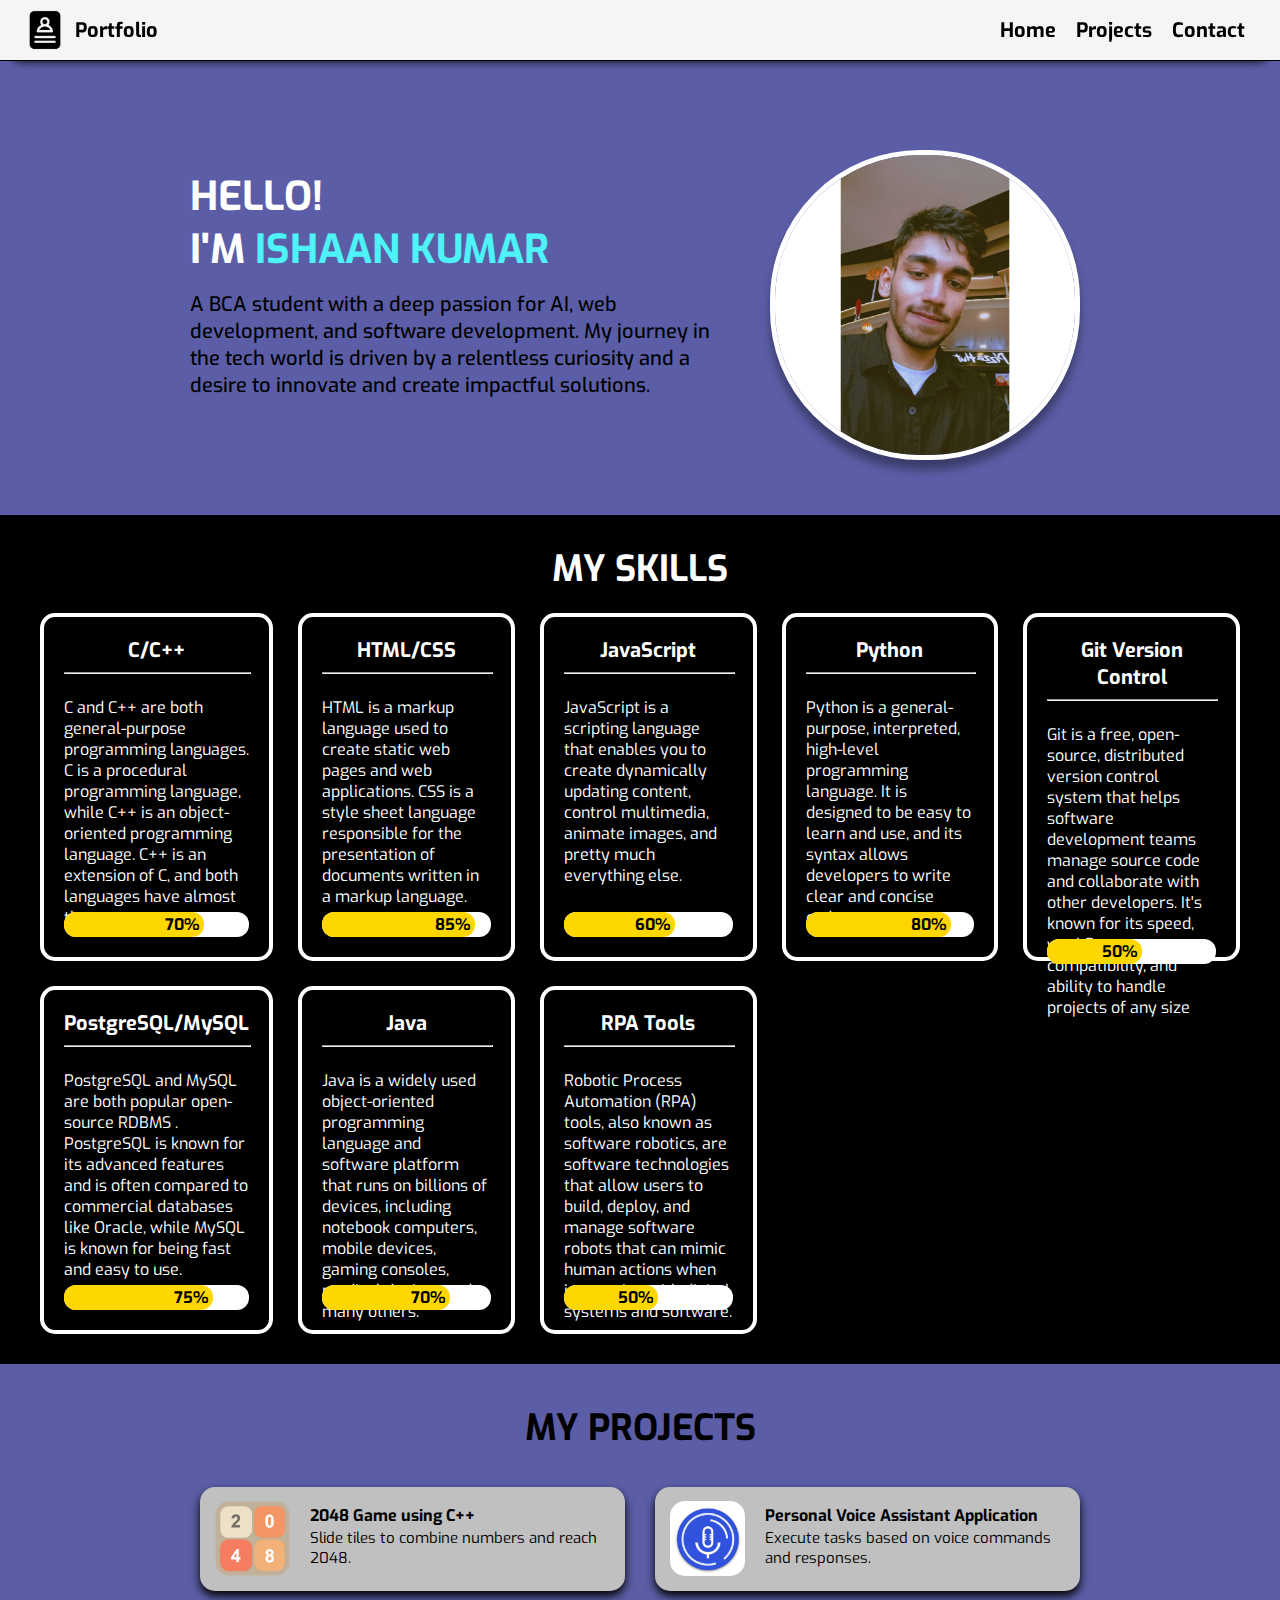
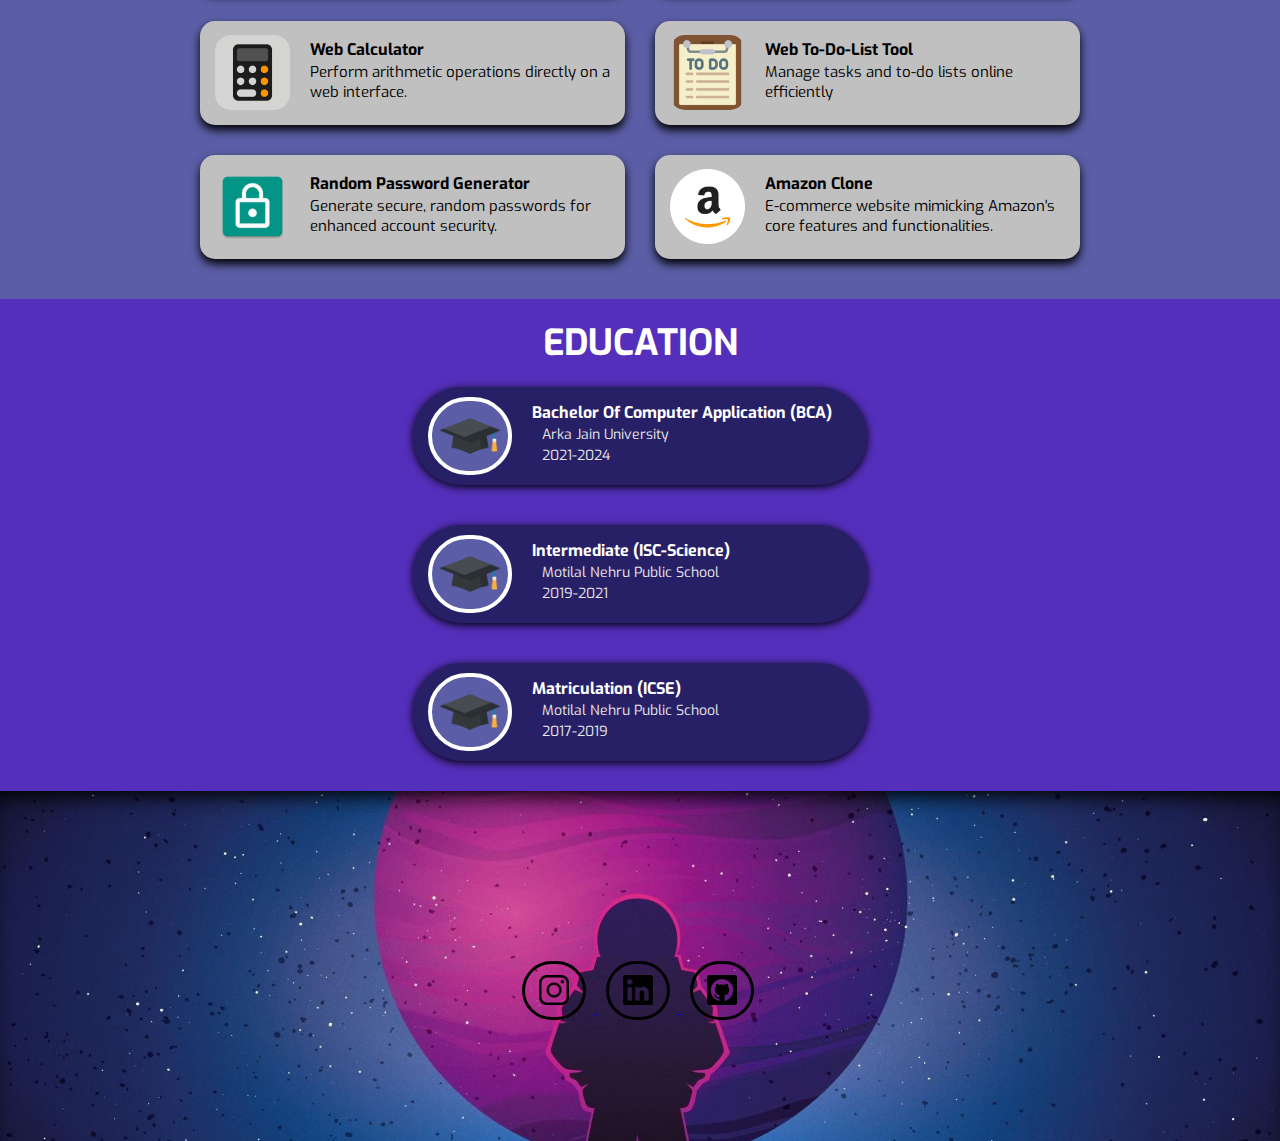
==== index.html @ 7a8c233a "Add files via upload" ====
<!DOCTYPE html>
<html>
<head>
    <title>Portfolio</title>

    <link rel="preconnect" href="https://fonts.googleapis.com">
    <link rel="preconnect" href="https://fonts.gstatic.com" crossorigin>
    <link href="https://fonts.googleapis.com/css2?family=Exo:ital,wght@0,100..900;1,100..900&family=Pacifico&display=swap" rel="stylesheet">

    <link rel="stylesheet" href="styles/general.css">
    <link rel="stylesheet" href="styles/header.css">
    <link rel="stylesheet" href="styles/home.css">
    <link rel="stylesheet" href="styles/skillset.css">
    <link rel="stylesheet" href="styles/project.css">
    <link rel="stylesheet" href="styles/education.css">
    <link rel="stylesheet" href="styles/contact.css">
</head>
<body>
    <div class="header">
        <div class="left-side">
            <img src="images/cv.png" class="icon-image">
            <a class="title" href="index.html">Portfolio</a>
        </div>
        <div class="right-side">
            <a class="header-link" href="#home">Home</a>
            <a class="header-link" href="#projects">Projects</a>
            <a class="header-link" href="#contact">Contact</a>            
        </div>        
    </div>

    <div class="home" id="home">
        <div class="self-grid">
            <div class="self-container">
                <div class="profile">
                    <div class="heading">
                        <div class="head-text">HELLO!<br>I'M <span class="name-text">ISHAAN KUMAR</span></div>
                        <div class="description">A BCA student with a deep passion for AI, web development,
                             and software development. My journey in the tech world is driven by a 
                             relentless curiosity and a desire to innovate and create impactful solutions.
                        </div>
                    </div>
                    <div class="profile-image-container">
                        <img src="images/Me.jpeg" class="profile-image">
                    </div>
                </div>
            </div>
        </div>
    </div>

    <div class="skillset">
        <div class="skill-text">MY SKILLS</div>
        <div class="skill-grid">
            <div class="skill-container">
                <div class="skill-title">C/C++</div>
                <hr>
                <div class="skill-description">C and C++ are both general-purpose programming 
                    languages. C is a procedural programming language, while C++ 
                    is an object-oriented programming language. C++ is an extension 
                    of C, and both languages have almost the same syntax.
                </div>
                <div class="skill-bar">
                    <div class="skills c-plus">70%</div>
                </div>
            </div>
            <div class="skill-container">
                <div class="skill-title">HTML/CSS</div>
                <hr class="rule">
                <div class="skill-description">HTML is a markup language used to create static 
                    web pages and web applications. CSS is a style sheet language 
                    responsible for the presentation of documents written in a 
                    markup language.
                </div>
                <div class="skill-bar">
                    <div class="skills html-css">85%</div>
                </div>
            </div>
            <div class="skill-container">
                <div class="skill-title">JavaScript</div>
                <hr>
                <div class="skill-description">JavaScript is a scripting language that enables you to 
                    create dynamically updating content, control multimedia, animate 
                    images, and pretty much everything else.
                </div>
                <div class="skill-bar">
                    <div class="skills js">60%</div>
                </div>
            </div>
            <div class="skill-container">
                <div class="skill-title">Python</div>
                <hr>
                <div class="skill-description">Python is a general-purpose, interpreted, high-level programming 
                    language. It is designed to be easy to learn and use, and its syntax allows 
                    developers to write clear and concise code.
                </div>
                <div class="skill-bar">
                    <div class="skills py">80%</div>
                </div>
            </div>
            <div class="skill-container">
                <div class="skill-title">Git Version Control</div>
                <hr>
                <div class="skill-description">Git is a free, open-source, distributed version control system 
                    that helps software development teams manage source code and                  collaborate with other developers. It's known for its speed, workflow 
                    compatibility, and ability to handle projects of any size
                </div>
                <div class="skill-bar">
                    <div class="skills git">50%</div>
                </div>
            </div>
            <div class="skill-container">
                <div class="skill-title">PostgreSQL/MySQL</div>
                <hr>
                <div class="skill-description">PostgreSQL and MySQL are both popular open-source 
                    RDBMS . PostgreSQL is known for its advanced 
                    features and is often compared to commercial databases like Oracle, while 
                    MySQL is known for being fast and easy to use.
                </div>
                <div class="skill-bar">
                    <div class="skills sql">75%</div>
                </div>
            </div>
            <div class="skill-container">
                <div class="skill-title">Java</div>
                <hr>
                <div class="skill-description">Java is a widely used object-oriented programming language 
                    and software platform that runs on billions of devices, including 
                    notebook computers, mobile devices, gaming consoles, medical devices 
                    and many others.
                </div>
                <div class="skill-bar">
                    <div class="skills java">70%</div>
                </div>
            </div>
            <div class="skill-container">
                <div class="skill-title">RPA Tools</div>
                <hr>
                <div class="skill-description">Robotic Process Automation (RPA) tools, also known as 
                    software robotics, are software technologies that allow users to 
                    build, deploy, and manage software robots that can mimic human actions 
                    when interacting with digital systems and software.
                </div>
                <div class="skill-bar">
                    <div class="skills rpa">50%</div>
                </div>
            </div>
        </div>               
    </div>

    <div class="projects" id="projects">
        <div class="project-text">MY PROJECTS</div>
        <div class="project-grid">
            <div class="grid-container">
                <div class="project-container">
                    <div class="project-image">
                        <img src="images/2048-icon.png" class="project-icon">
                    </div>
                    <div class="project-inner-text">
                        <div class="project-name">2048 Game using C++</div>
                        <div class="project-description">Slide tiles to combine numbers and reach 2048.</div>
                    </div> 
                </div>
                <div class="project-container">
                    <div class="project-image">
                        <img src="images/va-icon.png" class="project-icon">
                    </div>
                    <div class="project-inner-text">
                        <div class="project-name">Personal Voice Assistant Application</div>
                        <div class="project-description">Execute tasks based on voice commands and responses.</div>
                    </div>
                </div>
                <div class="project-container">
                    <div class="project-image">
                        <img src="images/calc-icon.webp" class="project-icon">
                    </div>
                    <div class="project-inner-text">
                        <div class="project-name">Web Calculator</div>
                        <div class="project-description">Perform arithmetic operations directly on a web interface.</div>
                    </div>
                </div>
                <div class="project-container">
                    <div class="project-image">
                        <img src="images/to-do-list-icon.png" class="project-icon">
                    </div>
                    <div class="project-inner-text">
                        <div class="project-name">Web To-Do-List Tool</div>
                        <div class="project-description">Manage tasks and to-do lists online efficiently</div>
                    </div>
                </div>
                <div class="project-container">
                    <div class="project-image">
                        <img src="images/pass-gen-icon.png" class="project-icon">
                    </div>
                    <div class="project-inner-text">
                        <div class="project-name">Random Password Generator</div>
                        <div class="project-description">Generate secure, random passwords for enhanced account security.</div>
                    </div>
                </div>
                <div class="project-container">
                    <div class="project-image">
                        <img src="images/amazon-icon.webp" class="project-icon">
                    </div>
                    <div class="project-inner-text">
                        <div class="project-name">Amazon Clone</div>
                        <div class="project-description">E-commerce website mimicking Amazon's core features and functionalities.</div>
                    </div>
                </div>
            </div>            
        </div>
    </div>

    <div class="education">
        <div class="edu-text">EDUCATION</div>
        <div class="education-grid">
            <div class="edu-container">
                <div class="edu-image">
                    <img src="images/graduation-hat.png" class="hat-image"> 
                </div>
                <div class="edu-details">
                    <div class="edu-title">Bachelor Of Computer Application (BCA)</div>
                    <div class="edu-place">Arka Jain University</div>
                    <div class="edu-time">2021-2024</div>
                </div>
            </div>
            <div class="edu-container">
                <div class="edu-image">
                    <img src="images/graduation-hat.png" class="hat-image"> 
                </div>
                <div class="edu-details">
                    <div class="edu-title">Intermediate (ISC-Science)</div>
                    <div class="edu-place">Motilal Nehru Public School</div>
                    <div class="edu-time">2019-2021</div>
                </div>
            </div>
            <div class="edu-container">
                <div class="edu-image">
                    <img src="images/graduation-hat.png" class="hat-image"> 
                </div>
                <div class="edu-details">
                    <div class="edu-title">Matriculation (ICSE)</div>
                    <div class="edu-place">Motilal Nehru Public School</div>
                    <div class="edu-time">2017-2019</div>
                </div>
            </div>            
        </div>        
    </div>

    <div class="contact" id="contact">
        <div class="contact-container">
            <div class="contact-grid">
                <div>
                    <a href="https://www.instagram.com/__ish_aan10__?igsh=YmptcDUxOW4zdzl2">
                        <button class="contact-button"><img src="images/instagram-icon.png" class="instagram-icon"></button>
                    </a>
                    <a href="https://www.linkedin.com/in/ishaan-kumar-214004239/">
                        <button class="contact-button"><img src="images/linkedin-icon.png" class="linkedin-icon"></button>
                    </a>
                    <a href="https://github.com/ish-aan10">
                        <button class="contact-button"><img src="images/github-icon.png" class="github-icon"></button>
                    </a>
                </div>
            </div> 
        </div>
    </div>
</body>
</html>
---- styles/general.css ----
html {
    scroll-behavior: smooth;
}

body {
    font-family: Exo, Arial;
    background-color: rgb(91, 94, 166);
    padding-top: 80px;
    margin: 0;
}
---- styles/header.css ----
.header {
    display: flex;
    flex-direction: row;
    position: fixed;
    justify-content: space-between;
    top: 0;
    left: 0;
    right: 0;
    z-index: 100;
    height: 60px;
    padding: 0 25px;
    border-bottom: 1px solid black;
    background-color: rgb(245, 245, 245);
    box-shadow: 0px 15px 10px -15px rgba(0, 0, 0);
}

.left-side, .right-side {
    display: flex;
    align-items: center;
}

.icon-image {
    height: 40px;
    cursor: pointer;
}

.header-link, .title {
    font-size: 20px;
    font-weight: bold;
    margin: 0px 10px;
    cursor: pointer;
    text-decoration: none;
    color: black;
    transition: 0.35s;
}

.header-link:hover, .title:hover {
    color: rgb(92, 123, 225);
}
---- styles/home.css ----
.self-grid {
    display: grid;
    grid-template-columns: 1fr;
    align-items: center;
    margin-top: 70px;
    margin-bottom: 50px;
    padding: 0 25px;
}

.self-container {
    display: flex;
    flex-direction: column;
}

.profile {
    display: grid;
    grid-template-columns: 550px 350px;
    margin: auto;
}

.profile-image-container {
    text-align: right;
    padding-right: 10px;
}

.profile-image {
    height: 300px;
    border-radius: 150px;
    border: 5px solid white;
    box-shadow: 0 10px 10px 0px rgba(0, 0, 0, 0.365);
}

.heading {
    padding-top: 20px;
}

.head-text {
    color: white;
    line-height: normal;
    font-size: 40px;
    font-weight: bold;
    text-align: left;
}

.name-text {
    color: rgb(77, 243, 246);
}

.description {
    margin-top: 15px;
    font-size: 20px;
    font-weight: 500;
}
---- styles/skillset.css ----
.skillset {
    position: relative;
    height: 400;
    left: 0;
    right: 0;
    background-color: black;
    color: white;
    padding: 30px 40px;
}

.skill-text {
    font-size: 36px;
    font-weight: bold;
    text-align: center;
    margin-bottom: 20px;
}

.skill-grid {
    display: grid;
    grid-template-columns: repeat(5, 1fr);
    column-gap: 25px;
    row-gap: 25px;
}

@media (max-width: 1200px) {
    .skill-grid {
        grid-template-columns: repeat(4, 1fr);
    }
}

@media (max-width: 960px) {
    .skill-grid {
        grid-template-columns: repeat(3, 1fr);
    }
}

@media (max-width: 720px) {
    .skill-grid {
        grid-template-columns: repeat(2, 1fr);
    }
}

.skill-container {
    border: 4px solid white;
    border-radius: 15px;
    height: 300px;
    width: auto;
    padding: 20px;
    display: flex;
    flex-direction: column;
    transition: 0.3s;
}

.skill-container:hover {
    scale: 1.10;
}

.skill-title {
    font-weight: bold;
    font-size: 20px;
    text-align: center;
}

hr {
    width: 100%;
}

.skill-description {
    margin: 15px 0;
    height: 200px;
}

.skill-bar {
    width: 100%;
    background-color: white;
    border-radius: 12px;
}

.skills {
    text-align: right;
    font-weight: bold;
    padding: 2px 5px;
    color: black;
    border-radius: 12px;
    background-color: gold;
}

.c-plus, .java {
    width: 70%;
}

.html-css {
    width: 85%;
}

.js {
    width: 60%;
}

.py {
    width: 80%;
}

.git, .rpa {
    width: 50%;
}

.sql {
    width: 75%;
}
---- styles/project.css ----
.projects {
    right: 0;
    left: 0;
    padding: 40px 30px;
}

.project-text {
    font-size: 36px;
    font-weight: bold;
    text-align: center;
    margin-bottom: 35px;
}

.project-grid {
    display: flex;
    flex-direction: column;    
}

.grid-container {
    display: grid;
    grid-template-columns: 1fr 1fr;
    column-gap: 30px;
    row-gap: 30px;
    margin: auto;
}

.project-container {
    display: flex;
    flex-direction: row;
    height: 100%;
    width: 425px;
    border-radius: 15px;
    background-color: silver;
    box-shadow: 0 5px 10px 0 black;
}

.project-container:hover {
    scale: 1.02;
}
.project-image {
    margin: 14px 15px 10px;
}

.project-icon {
    height: 75px;
    border-radius: 15px;
}

.project-inner-text {
    display: flex;
    flex-direction: column;
    margin: 18px 5px 10px;
}

.project-name {
    font-size: 16px;
    font-weight: bold;
}

.project-description {
    font-size: 15px;
    padding-top: 2px;
    padding-right: 2px;
}
---- styles/education.css ----
.education {
    display: flex;
    flex-direction: column;
    color: white;
    left: 0;
    right: 0;
    background-color: rgb(84, 47, 187);
}

.edu-text {
    text-align: center;
    font-size: 36px;
    padding: 20px 0;
    font-weight: bold;
}

.education-grid {
    display: grid;
    grid-template-columns: 1fr;
    margin: auto;
    row-gap: 10px;
}

.edu-container {
    display: flex;
    flex-direction: row;
    padding-top: 10px;
    padding-bottom: 10px;
    padding-right: 35px;
    padding-left: 15px;
    border-radius: 50px;
    background-color: rgb(40, 32, 103);
    box-shadow: 0 2px 8px 0px rgb(0, 0, 0);
    margin-bottom: 30px;
}

.edu-image {
    background-color: rgb(91, 94, 166);
    border-radius: 50px;
    border: 4px solid white;
    margin-right: 20px;
}

.hat-image {
    padding: 5px 8px 0;
    height: 60px;
}

.edu-details {
    padding: 5px 0;
}

.edu-title {
    font-size: 16px;
    font-weight: bold;
}

.edu-place, .edu-time {
    font-size: 14px;
    padding-top: 2px;
    padding-left: 10px;
    color: rgb(231, 231, 231);
}
---- styles/contact.css ----
.contact {
    height: 350px;
    left: 0;
    right: 0;
    bottom: 0;
    background-image: url('../images/contact-background.jpg');
    background-position: center;
    background-size: cover;
    box-shadow: inset 0 15px 20px -10px black;
}

.contact-container{
    display: flex;
    flex-direction: column;
    padding-top: 170px;
    margin-right: 5px;
}

.contact-grid {
    display: grid;
    grid-template-columns: 1fr;
    margin: auto;
}

.instagram-icon, .linkedin-icon, .github-icon {
    height: 30px;
    padding: 10px 8px 8px;
}

.contact-button {
    border: 3px solid black;
    border-radius: 100px;
    background-color: transparent;
    margin: 0 8px;
    cursor: pointer;
    transition: 0.2s;
}

.contact-button:hover {
    background-color: rgb(106, 109, 202);
    scale: 1.10;
}

.contact-button:active {
    scale: 0.90;
}
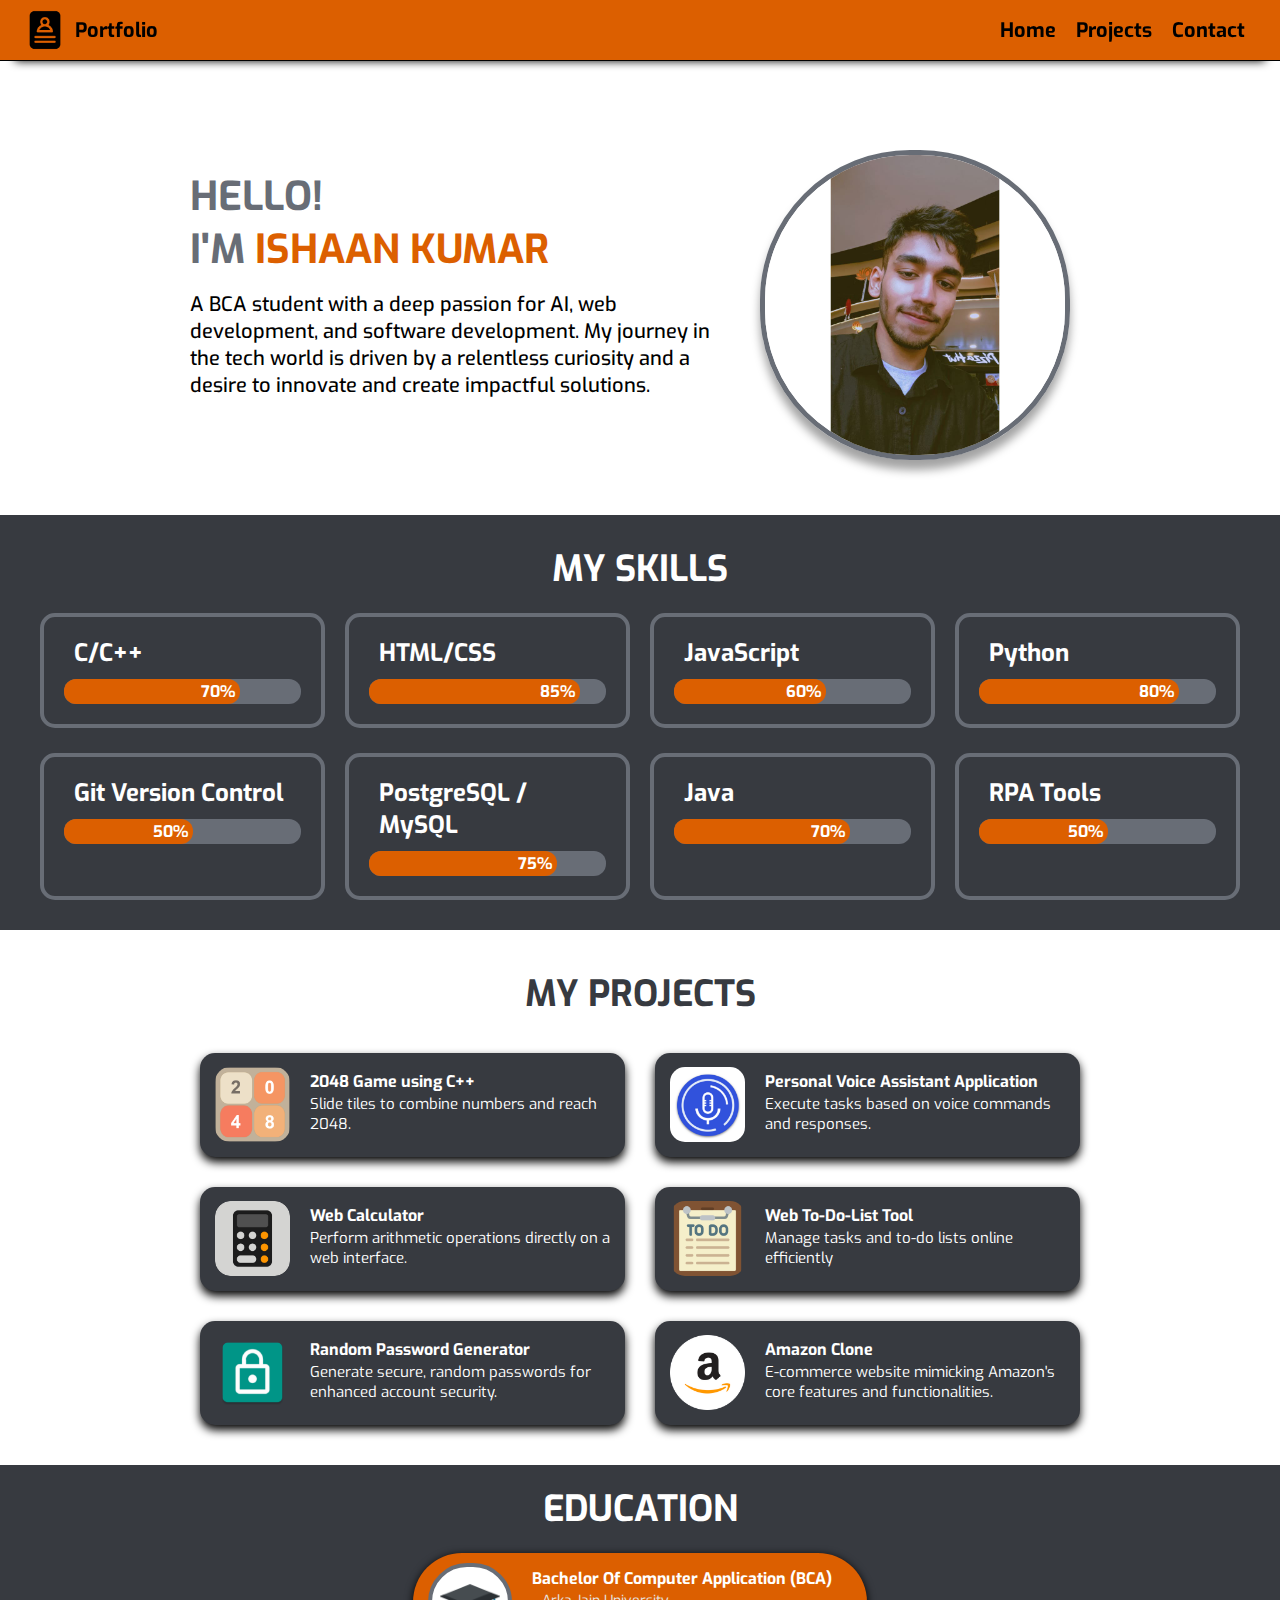
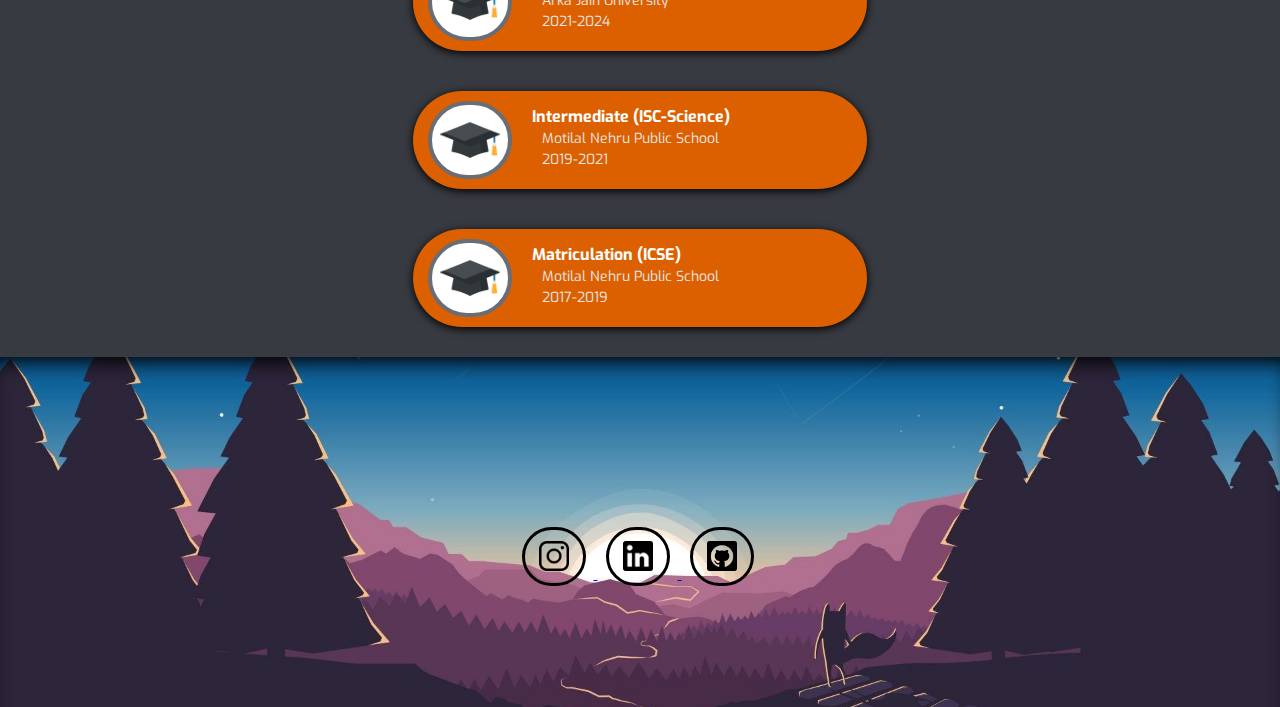
==== commit 51f8415f: "updated colors" ====
--- a/index.html
+++ b/index.html
@@ -52,93 +52,48 @@
         <div class="skill-grid">
             <div class="skill-container">
                 <div class="skill-title">C/C++</div>
-                <hr>
-                <div class="skill-description">C and C++ are both general-purpose programming 
-                    languages. C is a procedural programming language, while C++ 
-                    is an object-oriented programming language. C++ is an extension 
-                    of C, and both languages have almost the same syntax.
-                </div>
                 <div class="skill-bar">
                     <div class="skills c-plus">70%</div>
                 </div>
             </div>
             <div class="skill-container">
                 <div class="skill-title">HTML/CSS</div>
-                <hr class="rule">
-                <div class="skill-description">HTML is a markup language used to create static 
-                    web pages and web applications. CSS is a style sheet language 
-                    responsible for the presentation of documents written in a 
-                    markup language.
-                </div>
                 <div class="skill-bar">
                     <div class="skills html-css">85%</div>
                 </div>
             </div>
             <div class="skill-container">
                 <div class="skill-title">JavaScript</div>
-                <hr>
-                <div class="skill-description">JavaScript is a scripting language that enables you to 
-                    create dynamically updating content, control multimedia, animate 
-                    images, and pretty much everything else.
-                </div>
                 <div class="skill-bar">
                     <div class="skills js">60%</div>
                 </div>
             </div>
             <div class="skill-container">
                 <div class="skill-title">Python</div>
-                <hr>
-                <div class="skill-description">Python is a general-purpose, interpreted, high-level programming 
-                    language. It is designed to be easy to learn and use, and its syntax allows 
-                    developers to write clear and concise code.
-                </div>
                 <div class="skill-bar">
                     <div class="skills py">80%</div>
                 </div>
             </div>
             <div class="skill-container">
                 <div class="skill-title">Git Version Control</div>
-                <hr>
-                <div class="skill-description">Git is a free, open-source, distributed version control system 
-                    that helps software development teams manage source code and                  collaborate with other developers. It's known for its speed, workflow 
-                    compatibility, and ability to handle projects of any size
-                </div>
                 <div class="skill-bar">
                     <div class="skills git">50%</div>
                 </div>
             </div>
             <div class="skill-container">
-                <div class="skill-title">PostgreSQL/MySQL</div>
-                <hr>
-                <div class="skill-description">PostgreSQL and MySQL are both popular open-source 
-                    RDBMS . PostgreSQL is known for its advanced 
-                    features and is often compared to commercial databases like Oracle, while 
-                    MySQL is known for being fast and easy to use.
-                </div>
+                <div class="skill-title">PostgreSQL / MySQL</div>
                 <div class="skill-bar">
                     <div class="skills sql">75%</div>
                 </div>
             </div>
             <div class="skill-container">
                 <div class="skill-title">Java</div>
-                <hr>
-                <div class="skill-description">Java is a widely used object-oriented programming language 
-                    and software platform that runs on billions of devices, including 
-                    notebook computers, mobile devices, gaming consoles, medical devices 
-                    and many others.
-                </div>
                 <div class="skill-bar">
                     <div class="skills java">70%</div>
                 </div>
             </div>
             <div class="skill-container">
                 <div class="skill-title">RPA Tools</div>
-                <hr>
-                <div class="skill-description">Robotic Process Automation (RPA) tools, also known as 
-                    software robotics, are software technologies that allow users to 
-                    build, deploy, and manage software robots that can mimic human actions 
-                    when interacting with digital systems and software.
-                </div>
                 <div class="skill-bar">
                     <div class="skills rpa">50%</div>
                 </div>
--- a/styles/general.css
+++ b/styles/general.css
@@ -4,7 +4,7 @@
 
 body {
     font-family: Exo, Arial;
-    background-color: rgb(91, 94, 166);
+    background-color: white;
     padding-top: 80px;
     margin: 0;
 }--- a/styles/header.css
+++ b/styles/header.css
@@ -10,7 +10,7 @@
     height: 60px;
     padding: 0 25px;
     border-bottom: 1px solid black;
-    background-color: rgb(245, 245, 245);
+    background-color: rgb(220, 95, 0);
     box-shadow: 0px 15px 10px -15px rgba(0, 0, 0);
 }
 
@@ -35,5 +35,5 @@
 }
 
 .header-link:hover, .title:hover {
-    color: rgb(92, 123, 225);
+    color: white;
 }
--- a/styles/home.css
+++ b/styles/home.css
@@ -19,14 +19,14 @@
 }
 
 .profile-image-container {
-    text-align: right;
-    padding-right: 10px;
+    text-align: center;
+    padding: 0 10px;
 }
 
 .profile-image {
     height: 300px;
     border-radius: 150px;
-    border: 5px solid white;
+    border: 5px solid rgb(104, 109, 118);
     box-shadow: 0 10px 10px 0px rgba(0, 0, 0, 0.365);
 }
 
@@ -35,19 +35,28 @@
 }
 
 .head-text {
-    color: white;
+    color: rgb(104, 109, 118);
     line-height: normal;
     font-size: 40px;
     font-weight: bold;
-    text-align: left;
 }
 
 .name-text {
-    color: rgb(77, 243, 246);
+    color: rgb(220, 95, 0);
 }
 
 .description {
     margin-top: 15px;
     font-size: 20px;
     font-weight: 500;
+}
+
+@media (max-width: 900px) {
+    .profile {
+        grid-template-columns: 1fr;
+        row-gap: 25px;
+    }
+    .heading {
+        text-align: center;
+    }
 }--- a/styles/skillset.css
+++ b/styles/skillset.css
@@ -3,7 +3,7 @@
     height: 400;
     left: 0;
     right: 0;
-    background-color: black;
+    background-color: rgb(55, 58, 64);
     color: white;
     padding: 30px 40px;
 }
@@ -17,15 +17,9 @@
 
 .skill-grid {
     display: grid;
-    grid-template-columns: repeat(5, 1fr);
-    column-gap: 25px;
+    grid-template-columns: repeat(4, 1fr);
+    column-gap: 20px;
     row-gap: 25px;
-}
-
-@media (max-width: 1200px) {
-    .skill-grid {
-        grid-template-columns: repeat(4, 1fr);
-    }
 }
 
 @media (max-width: 960px) {
@@ -41,11 +35,10 @@
 }
 
 .skill-container {
-    border: 4px solid white;
+    border: 4px solid rgb(104, 109, 118);
     border-radius: 15px;
-    height: 300px;
-    width: auto;
     padding: 20px;
+    max-width: 100%;
     display: flex;
     flex-direction: column;
     transition: 0.3s;
@@ -57,22 +50,14 @@
 
 .skill-title {
     font-weight: bold;
-    font-size: 20px;
-    text-align: center;
-}
-
-hr {
-    width: 100%;
-}
-
-.skill-description {
-    margin: 15px 0;
-    height: 200px;
+    font-size: 24px;
+    padding-left: 10px;
+    margin-bottom: 10px;
 }
 
 .skill-bar {
     width: 100%;
-    background-color: white;
+    background-color: rgb(104, 109, 118);
     border-radius: 12px;
 }
 
@@ -80,9 +65,9 @@
     text-align: right;
     font-weight: bold;
     padding: 2px 5px;
-    color: black;
+    color: white;
     border-radius: 12px;
-    background-color: gold;
+    background-color: rgb(220, 95, 0);
 }
 
 .c-plus, .java {
--- a/styles/project.css
+++ b/styles/project.css
@@ -5,6 +5,7 @@
 }
 
 .project-text {
+    color: rgb(55, 58, 64);
     font-size: 36px;
     font-weight: bold;
     text-align: center;
@@ -25,12 +26,13 @@
 }
 
 .project-container {
+    color: white;
     display: flex;
     flex-direction: row;
     height: 100%;
-    width: 425px;
+    max-width: 425px;
     border-radius: 15px;
-    background-color: silver;
+    background-color: rgb(55, 58, 64);
     box-shadow: 0 5px 10px 0 black;
 }
 
@@ -61,4 +63,10 @@
     font-size: 15px;
     padding-top: 2px;
     padding-right: 2px;
+}
+
+@media (max-width: 900px) {
+    .project-description {
+        display: none;
+    }
 }--- a/styles/education.css
+++ b/styles/education.css
@@ -4,7 +4,7 @@
     color: white;
     left: 0;
     right: 0;
-    background-color: rgb(84, 47, 187);
+    background-color: rgb(55, 58, 64);
 }
 
 .edu-text {
@@ -29,15 +29,15 @@
     padding-right: 35px;
     padding-left: 15px;
     border-radius: 50px;
-    background-color: rgb(40, 32, 103);
+    background-color: rgb(220, 95, 0);
     box-shadow: 0 2px 8px 0px rgb(0, 0, 0);
     margin-bottom: 30px;
 }
 
 .edu-image {
-    background-color: rgb(91, 94, 166);
+    background-color: white;
     border-radius: 50px;
-    border: 4px solid white;
+    border: 4px solid rgb(104, 109, 118);
     margin-right: 20px;
 }
 
--- a/styles/contact.css
+++ b/styles/contact.css
@@ -37,7 +37,7 @@
 }
 
 .contact-button:hover {
-    background-color: rgb(106, 109, 202);
+    background-color: rgb(220, 95, 0);
     scale: 1.10;
 }
 
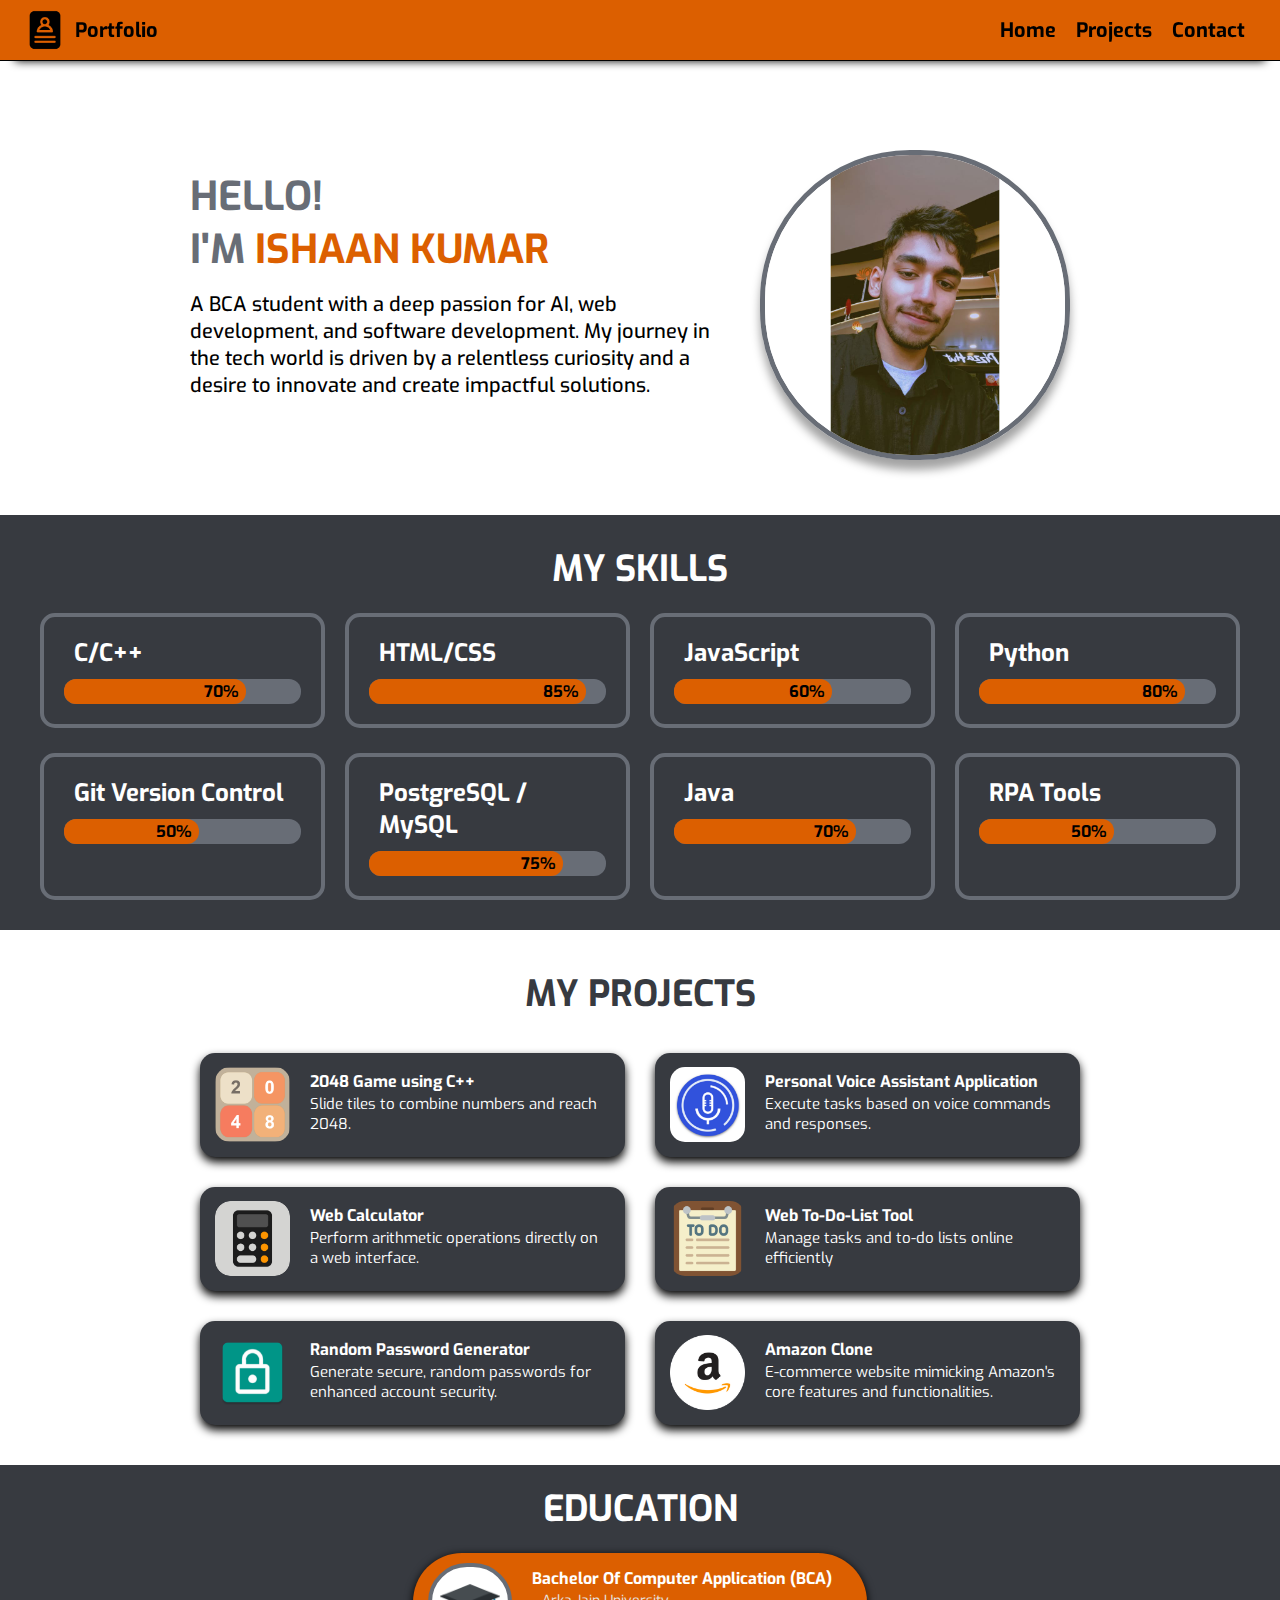
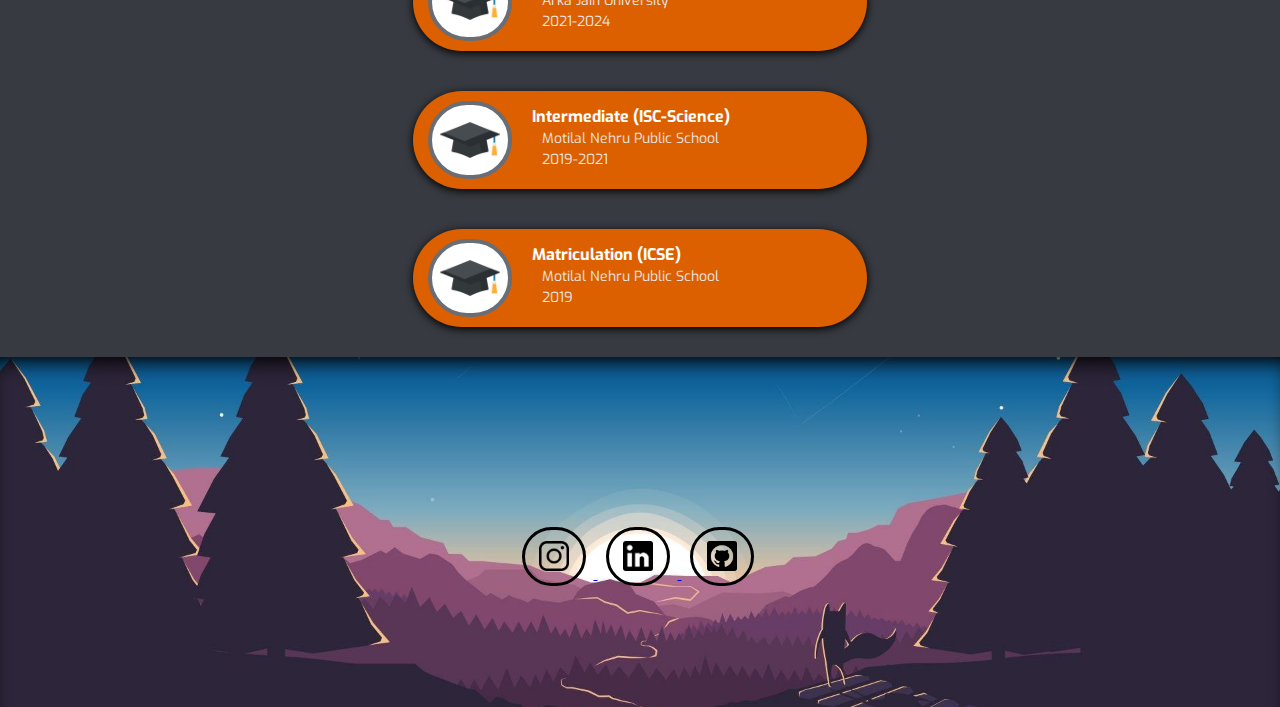
==== commit fa5f8f3d: "date change" ====
--- a/index.html
+++ b/index.html
@@ -193,7 +193,7 @@
                 <div class="edu-details">
                     <div class="edu-title">Matriculation (ICSE)</div>
                     <div class="edu-place">Motilal Nehru Public School</div>
-                    <div class="edu-time">2017-2019</div>
+                    <div class="edu-time">2019</div>
                 </div>
             </div>            
         </div>        
--- a/styles/skillset.css
+++ b/styles/skillset.css
@@ -64,8 +64,8 @@
 .skills {
     text-align: right;
     font-weight: bold;
-    padding: 2px 5px;
-    color: white;
+    padding: 2px 8px;
+    color: black;
     border-radius: 12px;
     background-color: rgb(220, 95, 0);
 }
--- a/styles/project.css
+++ b/styles/project.css
@@ -52,6 +52,7 @@
     display: flex;
     flex-direction: column;
     margin: 18px 5px 10px;
+    padding-right: 10px;
 }
 
 .project-name {
